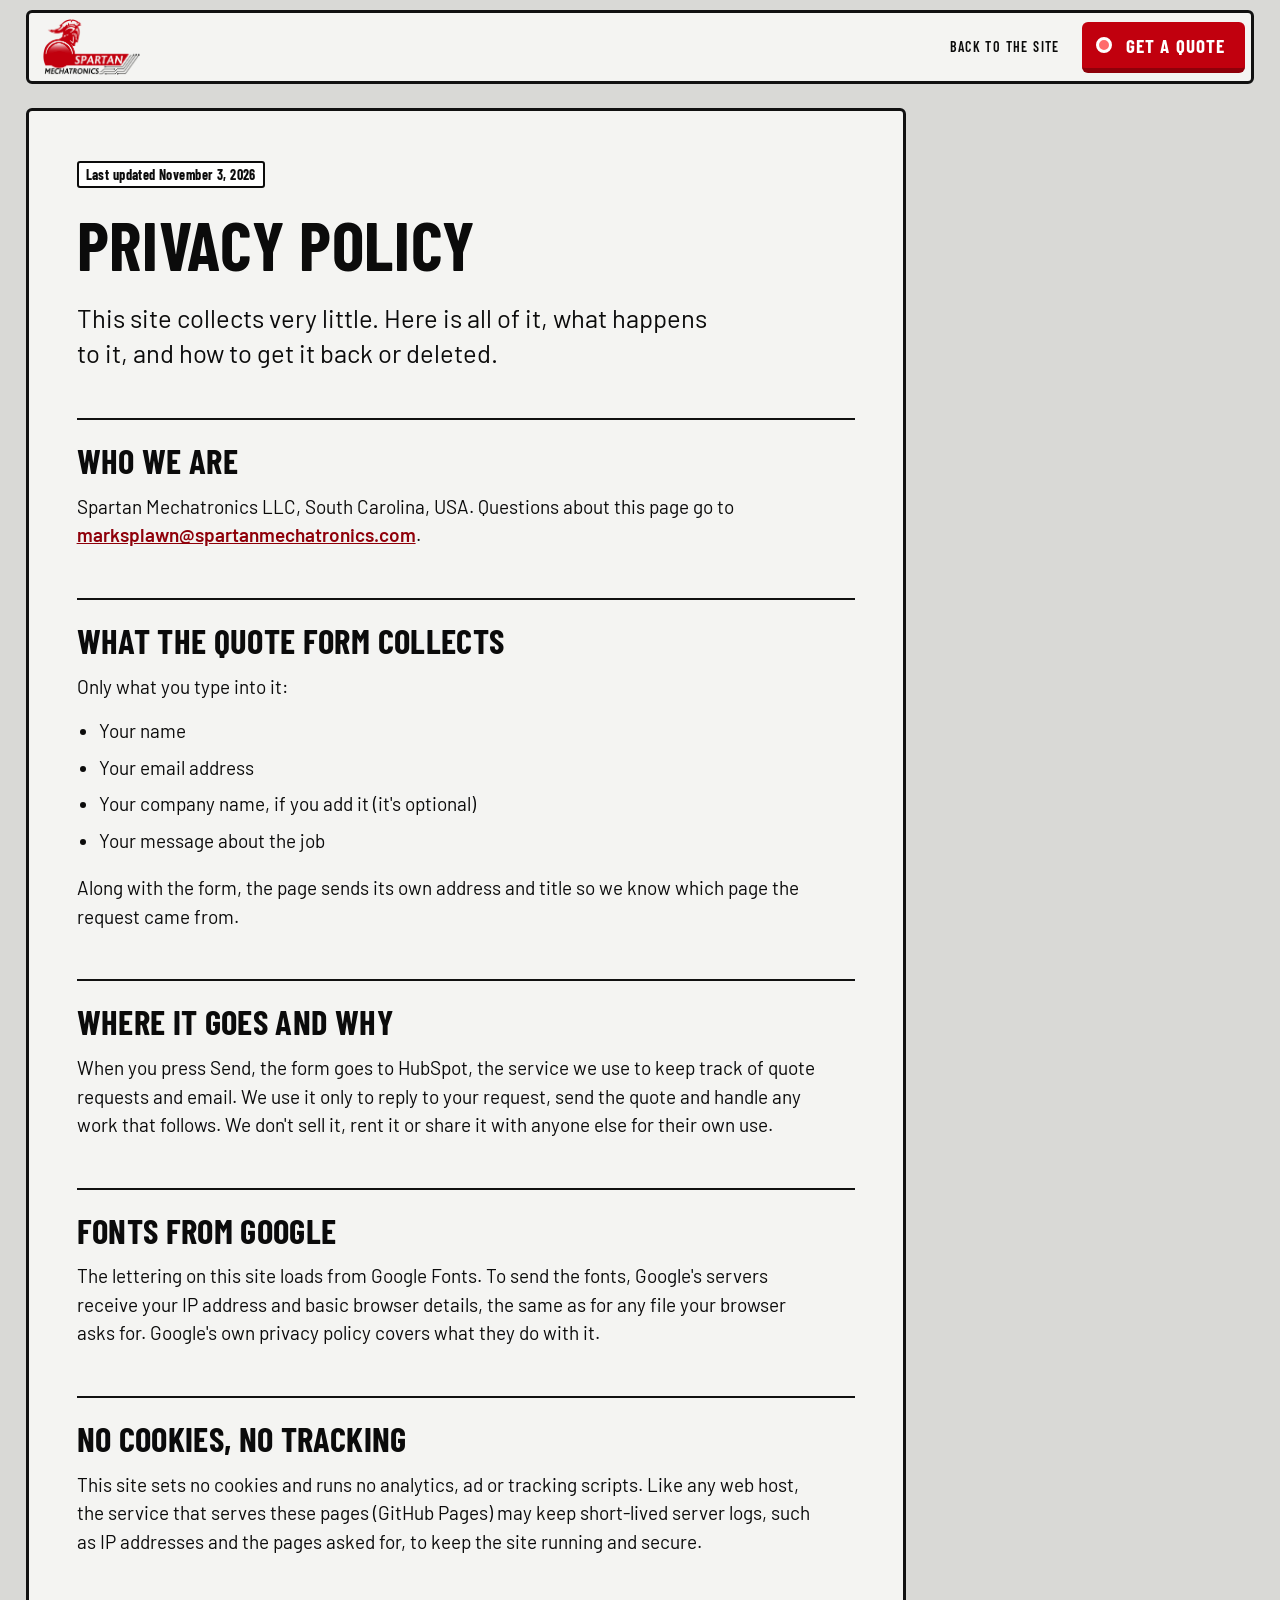
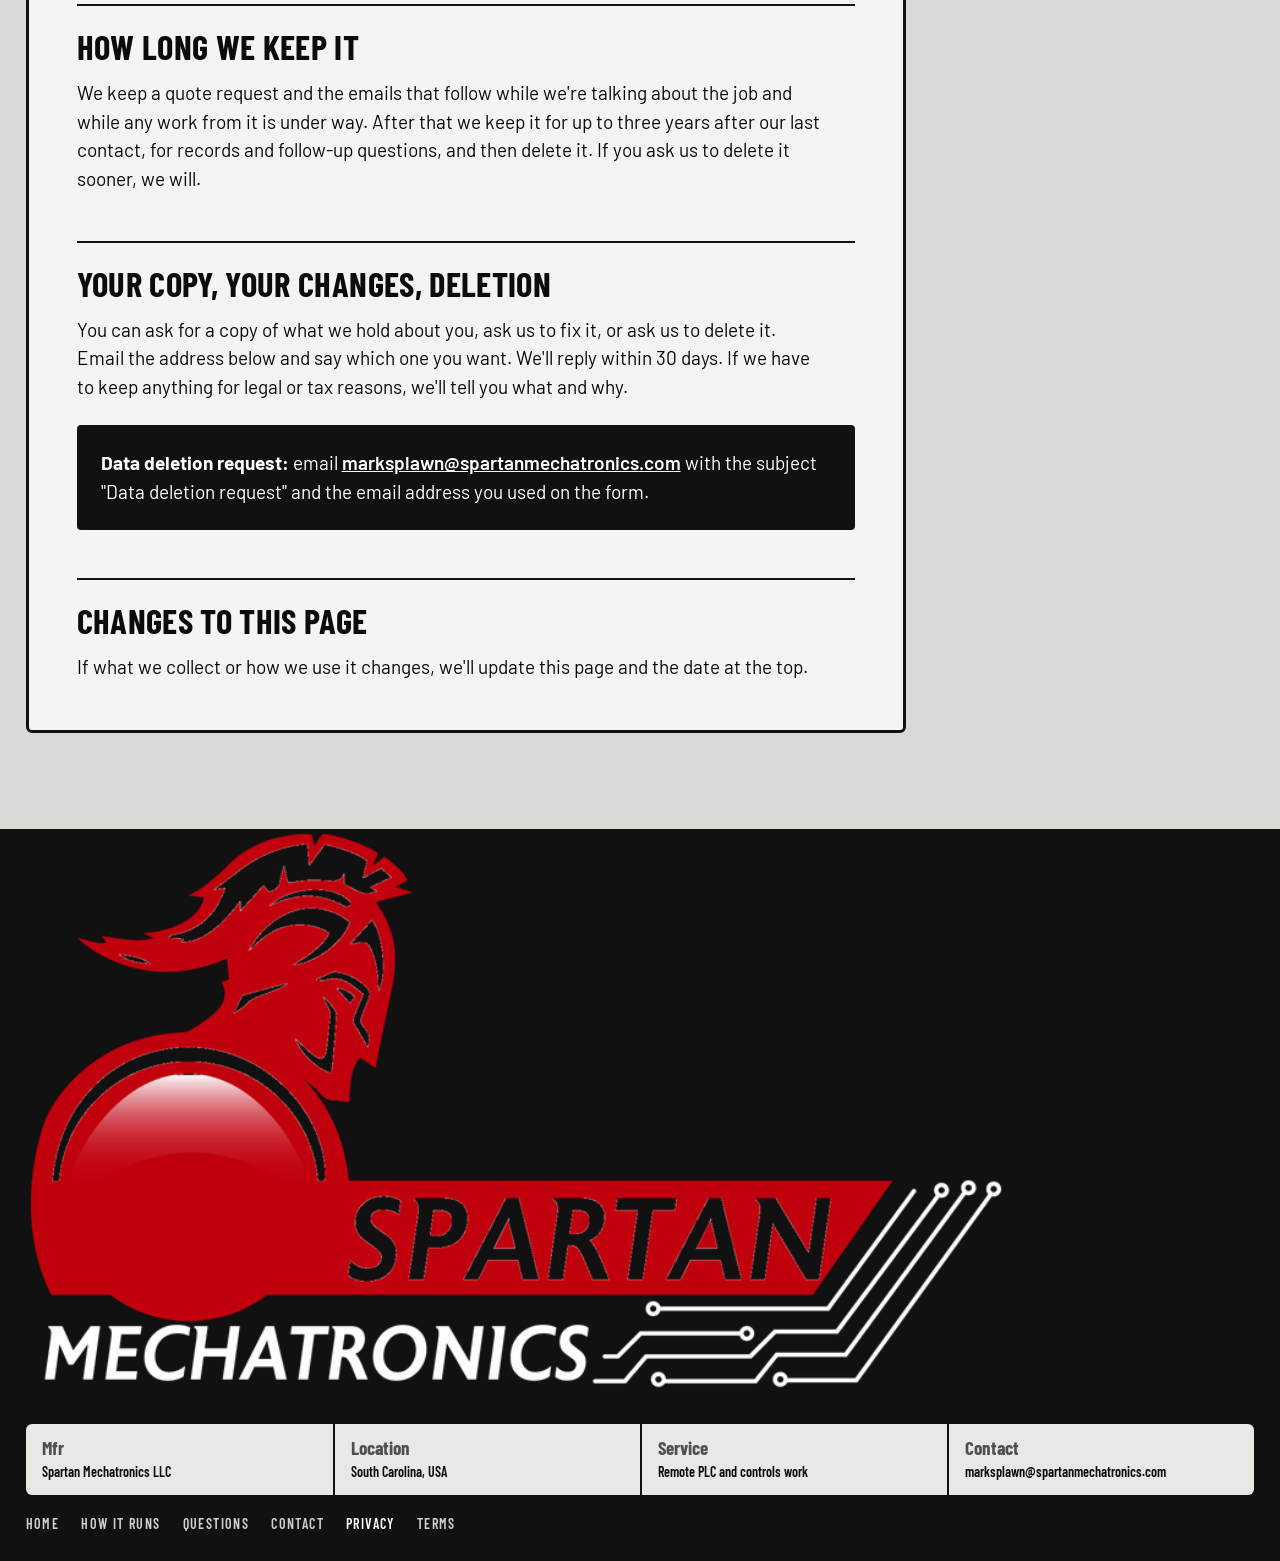
==== privacy.html @ 8118b392 "Privacy and terms pages, form privacy line, visible focus, phone menu, unused photo removed Co-Autho" ====
<!doctype html>
<html lang="en">
<head>
<meta charset="utf-8">
<meta name="viewport" content="width=device-width, initial-scale=1">
<title>Privacy Policy | Spartan Mechatronics</title>
<meta name="description" content="What the Spartan Mechatronics quote form collects, where it goes, how long it is kept and how to ask for a copy or deletion.">
<link rel="canonical" href="https://spartanmechatronics.com/privacy.html">
<meta name="theme-color" content="#d9d9d6">
<link rel="icon" href="assets/mark.png" type="image/png">
<link rel="preconnect" href="https://fonts.googleapis.com">
<link rel="preconnect" href="https://fonts.gstatic.com" crossorigin>
<link href="https://fonts.googleapis.com/css2?family=Barlow+Condensed:wght@600;700&family=Barlow:wght@400;500;600&display=swap" rel="stylesheet">
<link rel="stylesheet" href="assets/legal.css">
</head>
<body>
<a class="skip" href="#main">Skip to content</a>

<header class="door-bar">
  <div class="in">
    <a class="logo" href="./" aria-label="Spartan Mechatronics, home"><img src="assets/logo.png" alt="Spartan Mechatronics" width="801" height="460"></a>
    <a class="back" href="./">Back to the site</a>
    <a class="pb" href="./#contact"><span class="lens" aria-hidden="true"></span>Get a quote</a>
  </div>
</header>

<main id="main" class="doc">
  <article class="sheet">
    <span class="tag">Last updated November 3, 2026</span>
    <h1>Privacy Policy</h1>
    <p class="lede">This site collects very little. Here is all of it, what happens to it, and how to get it back or deleted.</p>

    <h2>Who we are</h2>
    <p>Spartan Mechatronics LLC, South Carolina, USA. Questions about this page go to <a href="mailto:marksplawn@spartanmechatronics.com">marksplawn@spartanmechatronics.com</a>.</p>

    <h2>What the quote form collects</h2>
    <p>Only what you type into it:</p>
    <ul>
      <li>Your name</li>
      <li>Your email address</li>
      <li>Your company name, if you add it (it's optional)</li>
      <li>Your message about the job</li>
    </ul>
    <p>Along with the form, the page sends its own address and title so we know which page the request came from.</p>

    <h2>Where it goes and why</h2>
    <p>When you press Send, the form goes to HubSpot, the service we use to keep track of quote requests and email. We use it only to reply to your request, send the quote and handle any work that follows. We don't sell it, rent it or share it with anyone else for their own use.</p>

    <h2>Fonts from Google</h2>
    <p>The lettering on this site loads from Google Fonts. To send the fonts, Google's servers receive your IP address and basic browser details, the same as for any file your browser asks for. Google's own privacy policy covers what they do with it.</p>

    <h2>No cookies, no tracking</h2>
    <p>This site sets no cookies and runs no analytics, ad or tracking scripts. Like any web host, the service that serves these pages (GitHub Pages) may keep short-lived server logs, such as IP addresses and the pages asked for, to keep the site running and secure.</p>

    <h2>How long we keep it</h2>
    <p>We keep a quote request and the emails that follow while we're talking about the job and while any work from it is under way. After that we keep it for up to three years after our last contact, for records and follow-up questions, and then delete it. If you ask us to delete it sooner, we will.</p>

    <h2>Your copy, your changes, deletion</h2>
    <p>You can ask for a copy of what we hold about you, ask us to fix it, or ask us to delete it. Email the address below and say which one you want. We'll reply within 30 days. If we have to keep anything for legal or tax reasons, we'll tell you what and why.</p>
    <p class="ask"><strong>Data deletion request:</strong> email <a href="mailto:marksplawn@spartanmechatronics.com?subject=Data%20deletion%20request">marksplawn@spartanmechatronics.com</a> with the subject "Data deletion request" and the email address you used on the form.</p>

    <h2>Changes to this page</h2>
    <p>If what we collect or how we use it changes, we'll update this page and the date at the top.</p>
  </article>
</main>

<footer>
  <img class="big" src="assets/logo-on-dark.png" alt="Spartan Mechatronics" width="801" height="460" loading="lazy">
  <div class="rating">
    <div><b>Mfr</b>Spartan Mechatronics LLC</div>
    <div><b>Location</b>South Carolina, USA</div>
    <div><b>Service</b>Remote PLC and controls work</div>
    <div><b>Contact</b><a href="mailto:marksplawn@spartanmechatronics.com">marksplawn@spartanmechatronics.com</a></div>
  </div>
  <div class="foot-links"><a href="./">Home</a><a href="./#how">How it runs</a><a href="./#questions">Questions</a><a href="./#contact">Contact</a><a href="privacy.html" aria-current="page">Privacy</a><a href="terms.html">Terms</a></div>
</footer>
</body>
</html>
---- assets/legal.css ----
/* privacy.html and terms.html: same tokens, header and footer as index.html */
:root{
  --enclosure:#d9d9d6; --plate:#f4f4f2; --plate-2:#e9e9e6;
  --ink:#0b0b0b; --muted:#4f4f4c; --black:#111111; --black-2:#1f1f1f;
  --brand:#c1000e; --brand-dark:#8f000a; --lamp-amber:#f5b20b;
  --f-plate:"Barlow Condensed","Arial Narrow",sans-serif;
  --f-body:"Barlow",system-ui,sans-serif;
  --f-tag:"Barlow Condensed","Arial Narrow",sans-serif;
  --step-small:0.875rem;
  --step-body:clamp(1.0625rem,1rem + 0.25vw,1.1875rem);
  --step-lead:clamp(1.25rem,1.1rem + 0.7vw,1.6rem);
  --step-head:clamp(2.4rem,1.4rem + 3.6vw,4.8rem);
  --m:clamp(10px,2vw,28px); --gap:10px;
  --ease-smooth-out:cubic-bezier(0.22,1,0.36,1); --duration-quick:150ms;
  --s-1:8px; --s-2:16px; --s-3:24px; --s-4:32px; --s-5:48px; --s-6:64px; --s-7:96px;
}
*{box-sizing:border-box}
html{overflow-x:clip}
body{margin:0;background:var(--enclosure);color:var(--ink);font-family:var(--f-body);font-size:var(--step-body);line-height:1.5;-webkit-font-smoothing:antialiased;overflow-x:clip}
img{display:block;max-width:100%}
a{color:inherit}
h1,h2{font-family:var(--f-plate);font-weight:700;text-transform:uppercase;letter-spacing:0.01em;line-height:.95;margin:0;text-wrap:balance}
p{margin:0;text-wrap:pretty}
.skip{position:absolute;left:-999px;top:0;background:var(--ink);color:#fff;padding:12px 16px;z-index:10}
.skip:focus{left:var(--m)}
:focus-visible{outline:3px solid var(--brand);outline-offset:3px}
footer :focus-visible{outline-color:var(--lamp-amber)}

.tag{display:inline-block;font:700 var(--step-small)/1 var(--f-tag);letter-spacing:0.03em;background:#fff;color:var(--ink);padding:5px 7px 4px;border:2px solid var(--ink);border-radius:3px;white-space:nowrap}

.pb{display:inline-flex;align-items:center;gap:14px;text-decoration:none;font:700 var(--step-lead)/1 var(--f-plate);letter-spacing:0.06em;text-transform:uppercase;color:#fff;background:var(--brand);padding:18px 26px 17px 18px;border:0;border-bottom:5px solid var(--brand-dark);border-radius:6px;cursor:pointer;transition:transform .12s var(--ease-smooth-out),background var(--duration-quick) var(--ease-smooth-out)}
.pb .lens{width:22px;height:22px;border-radius:50%;background:#ff6b6b;border:3px solid #fff;flex:none;transition:background var(--duration-quick) var(--ease-smooth-out)}
.pb:hover .lens{background:#fff}
.pb:active{transform:translateY(3px)}

.door-bar{position:sticky;top:0;z-index:6;background:var(--enclosure);padding:10px var(--m)}
.door-bar .in{display:grid;grid-template-columns:auto 1fr auto;align-items:center;gap:var(--gap);background:var(--plate);border:3px solid var(--black);border-radius:6px;padding:6px 6px 6px 14px}
.door-bar .logo img{height:56px;width:auto}
.door-bar .back{justify-self:end;text-decoration:none;font:600 var(--step-small)/1 var(--f-plate);letter-spacing:0.1em;text-transform:uppercase;padding:12px 12px;border-radius:4px;transition:background var(--duration-quick) var(--ease-smooth-out),color var(--duration-quick) var(--ease-smooth-out)}
.door-bar .back:hover{background:var(--black);color:#fff}
.door-bar .pb{font-size:var(--step-body);padding:14px 20px 13px 14px}
.door-bar .pb .lens{width:16px;height:16px}

/* the page itself: one mounting plate */
.doc{padding:14px var(--m) var(--s-7)}
.doc .sheet{max-width:880px;background:var(--plate);border:3px solid var(--black);border-radius:6px;padding:var(--s-5)}
.doc h1{font-size:var(--step-head);margin-top:var(--s-3)}
.doc .lede{font-size:var(--step-lead);line-height:1.35;margin-top:var(--s-3);max-width:46ch}
.doc h2{font-size:clamp(1.6rem,1.2rem + 1.2vw,2.2rem);margin-top:var(--s-5);padding-top:var(--s-3);border-top:2px solid var(--black)}
.doc p,.doc ul{margin-top:var(--s-2);max-width:68ch}
.doc ul{padding-left:1.2em}
.doc li+li{margin-top:var(--s-1)}
.doc a{color:var(--brand-dark);font-weight:600}
.doc .ask{margin-top:var(--s-3);background:var(--black);color:#fff;border-radius:4px;padding:var(--s-3);max-width:none}
.doc .ask a{color:#fff}
.doc .ask :focus-visible{outline-color:var(--lamp-amber)}

footer{background:var(--black);color:#fff;padding:0 var(--m) 30px}
footer .big{display:block;width:min(100%,980px);height:auto}
.rating{display:grid;grid-template-columns:repeat(4,1fr);gap:0;margin-top:var(--s-4);background:#e8e8e5;color:var(--ink);border-radius:6px;overflow:hidden;font:600 var(--step-small)/1.35 var(--f-tag)}
.rating div{padding:14px 16px;border-left:2px solid var(--black)}
.rating div:first-child{border-left:0}
.rating b{display:block;font:700 var(--step-body)/1 var(--f-plate);color:var(--muted);margin-bottom:6px}
.rating a{text-decoration:none;overflow-wrap:anywhere}
.foot-links{display:flex;gap:22px;flex-wrap:wrap;margin-top:22px;font:600 var(--step-small)/1 var(--f-plate);letter-spacing:.1em;text-transform:uppercase}
.foot-links a{text-decoration:none;color:#cfcfcf}
.foot-links a:hover{color:#fff}
.foot-links a[aria-current]{color:#fff}

@media (max-width:1000px){
  .rating{grid-template-columns:1fr 1fr}
  .rating div:nth-child(3){border-left:0}
  .rating div:nth-child(n+3){border-top:2px solid var(--black)}
}
@media (max-width:760px){
  :root{--gap:8px;--s-7:64px;--s-5:24px;--s-4:16px}
  .door-bar .in{grid-template-columns:1fr auto}
  .door-bar .back{display:none}
  .door-bar .logo img{height:46px}
  .rating{grid-template-columns:1fr}
  .rating div{border-left:0;border-top:2px solid var(--black)}
  .rating div:first-child{border-top:0}
}
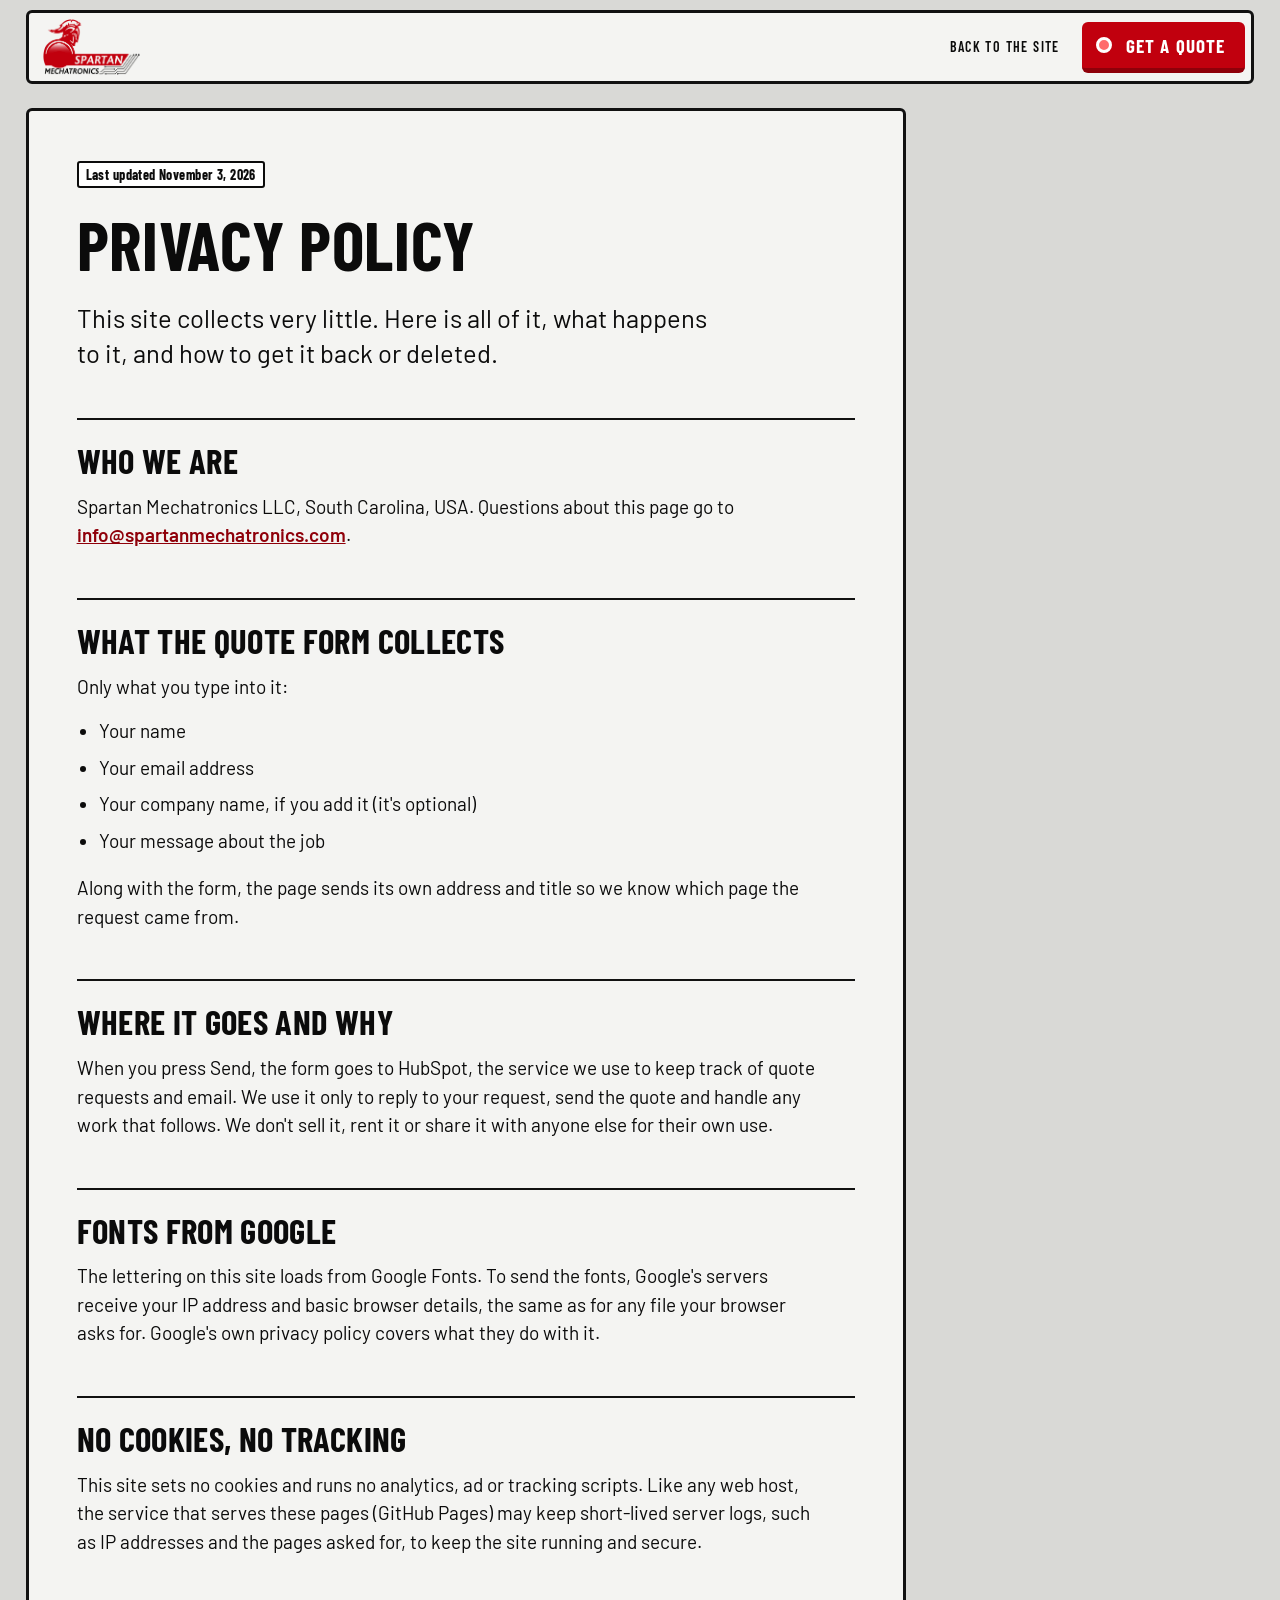
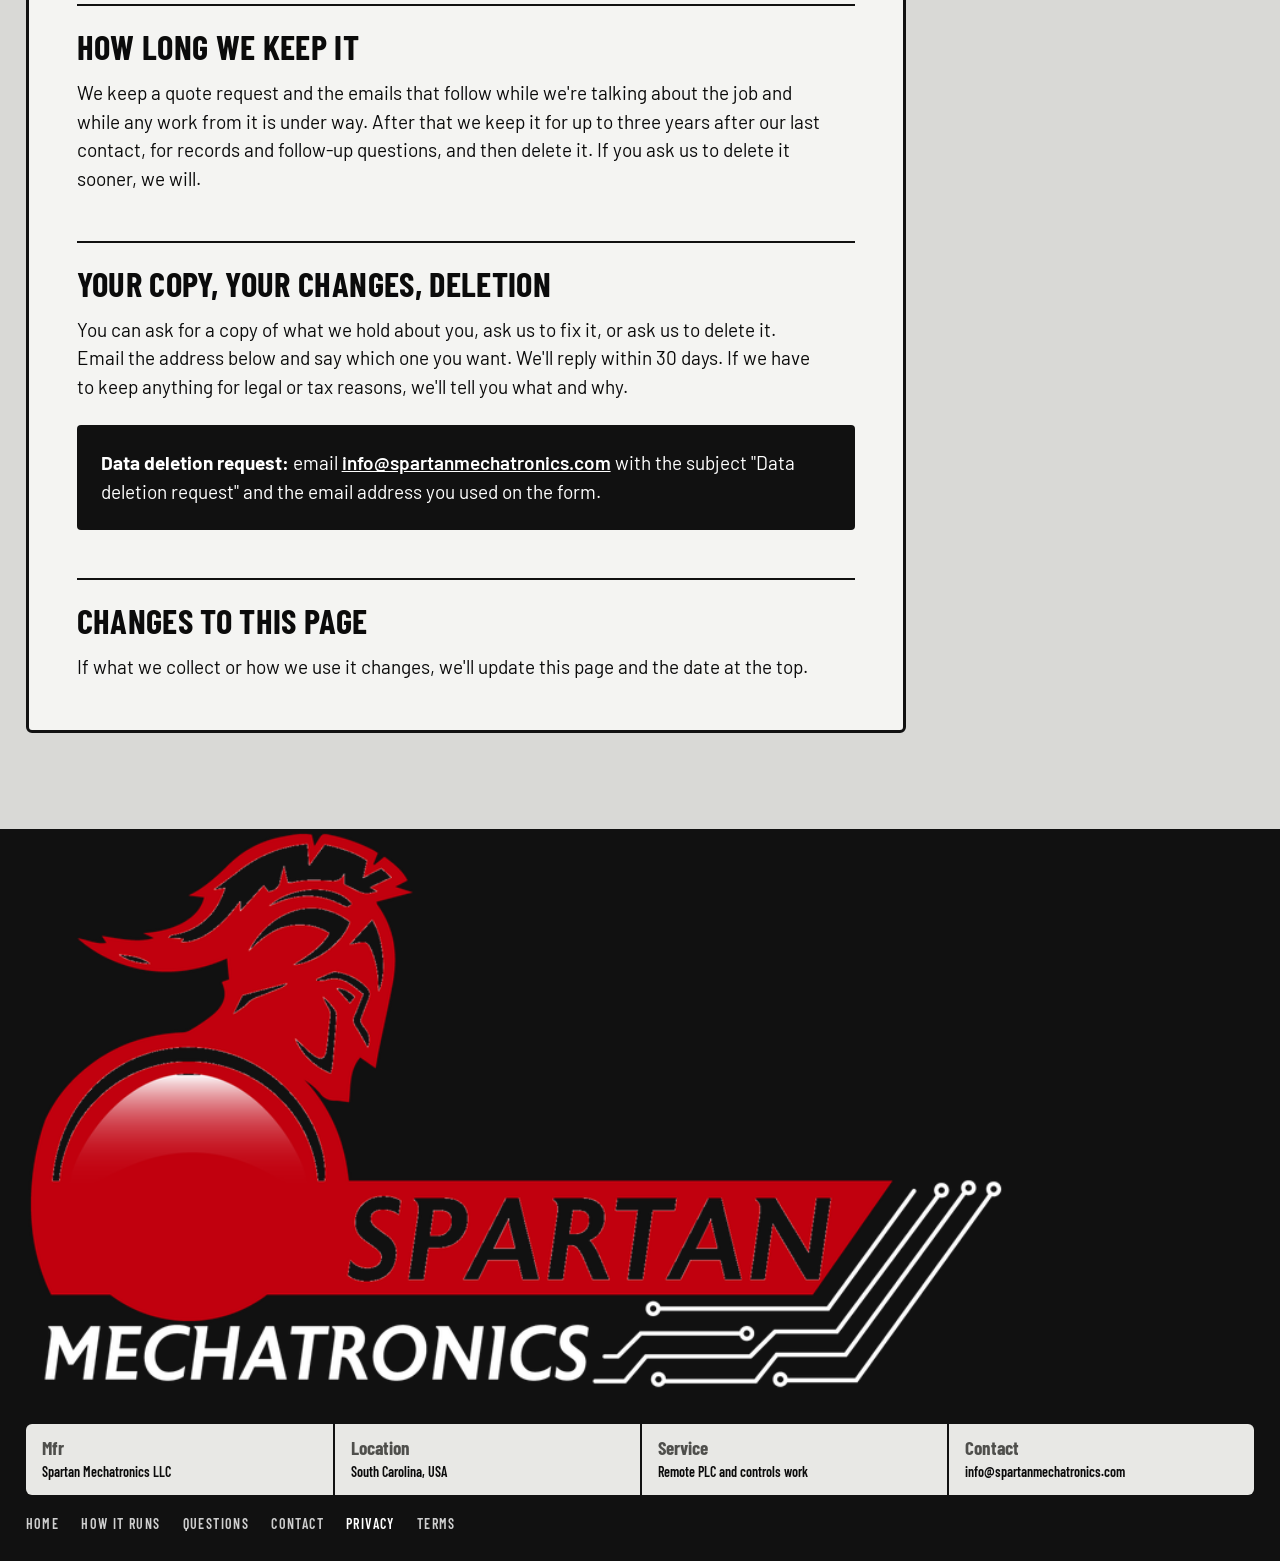
==== commit cf94cd02: "Contact email is now info@spartanmechatronics.com Co-Authored-By: Claude Opus 5.5 <noreply@anthropic" ====
--- a/privacy.html
+++ b/privacy.html
@@ -31,7 +31,7 @@
     <p class="lede">This site collects very little. Here is all of it, what happens to it, and how to get it back or deleted.</p>
 
     <h2>Who we are</h2>
-    <p>Spartan Mechatronics LLC, South Carolina, USA. Questions about this page go to <a href="mailto:marksplawn@spartanmechatronics.com">marksplawn@spartanmechatronics.com</a>.</p>
+    <p>Spartan Mechatronics LLC, South Carolina, USA. Questions about this page go to <a href="mailto:info@spartanmechatronics.com">info@spartanmechatronics.com</a>.</p>
 
     <h2>What the quote form collects</h2>
     <p>Only what you type into it:</p>
@@ -57,7 +57,7 @@
 
     <h2>Your copy, your changes, deletion</h2>
     <p>You can ask for a copy of what we hold about you, ask us to fix it, or ask us to delete it. Email the address below and say which one you want. We'll reply within 30 days. If we have to keep anything for legal or tax reasons, we'll tell you what and why.</p>
-    <p class="ask"><strong>Data deletion request:</strong> email <a href="mailto:marksplawn@spartanmechatronics.com?subject=Data%20deletion%20request">marksplawn@spartanmechatronics.com</a> with the subject "Data deletion request" and the email address you used on the form.</p>
+    <p class="ask"><strong>Data deletion request:</strong> email <a href="mailto:info@spartanmechatronics.com?subject=Data%20deletion%20request">info@spartanmechatronics.com</a> with the subject "Data deletion request" and the email address you used on the form.</p>
 
     <h2>Changes to this page</h2>
     <p>If what we collect or how we use it changes, we'll update this page and the date at the top.</p>
@@ -70,7 +70,7 @@
     <div><b>Mfr</b>Spartan Mechatronics LLC</div>
     <div><b>Location</b>South Carolina, USA</div>
     <div><b>Service</b>Remote PLC and controls work</div>
-    <div><b>Contact</b><a href="mailto:marksplawn@spartanmechatronics.com">marksplawn@spartanmechatronics.com</a></div>
+    <div><b>Contact</b><a href="mailto:info@spartanmechatronics.com">info@spartanmechatronics.com</a></div>
   </div>
   <div class="foot-links"><a href="./">Home</a><a href="./#how">How it runs</a><a href="./#questions">Questions</a><a href="./#contact">Contact</a><a href="privacy.html" aria-current="page">Privacy</a><a href="terms.html">Terms</a></div>
 </footer>
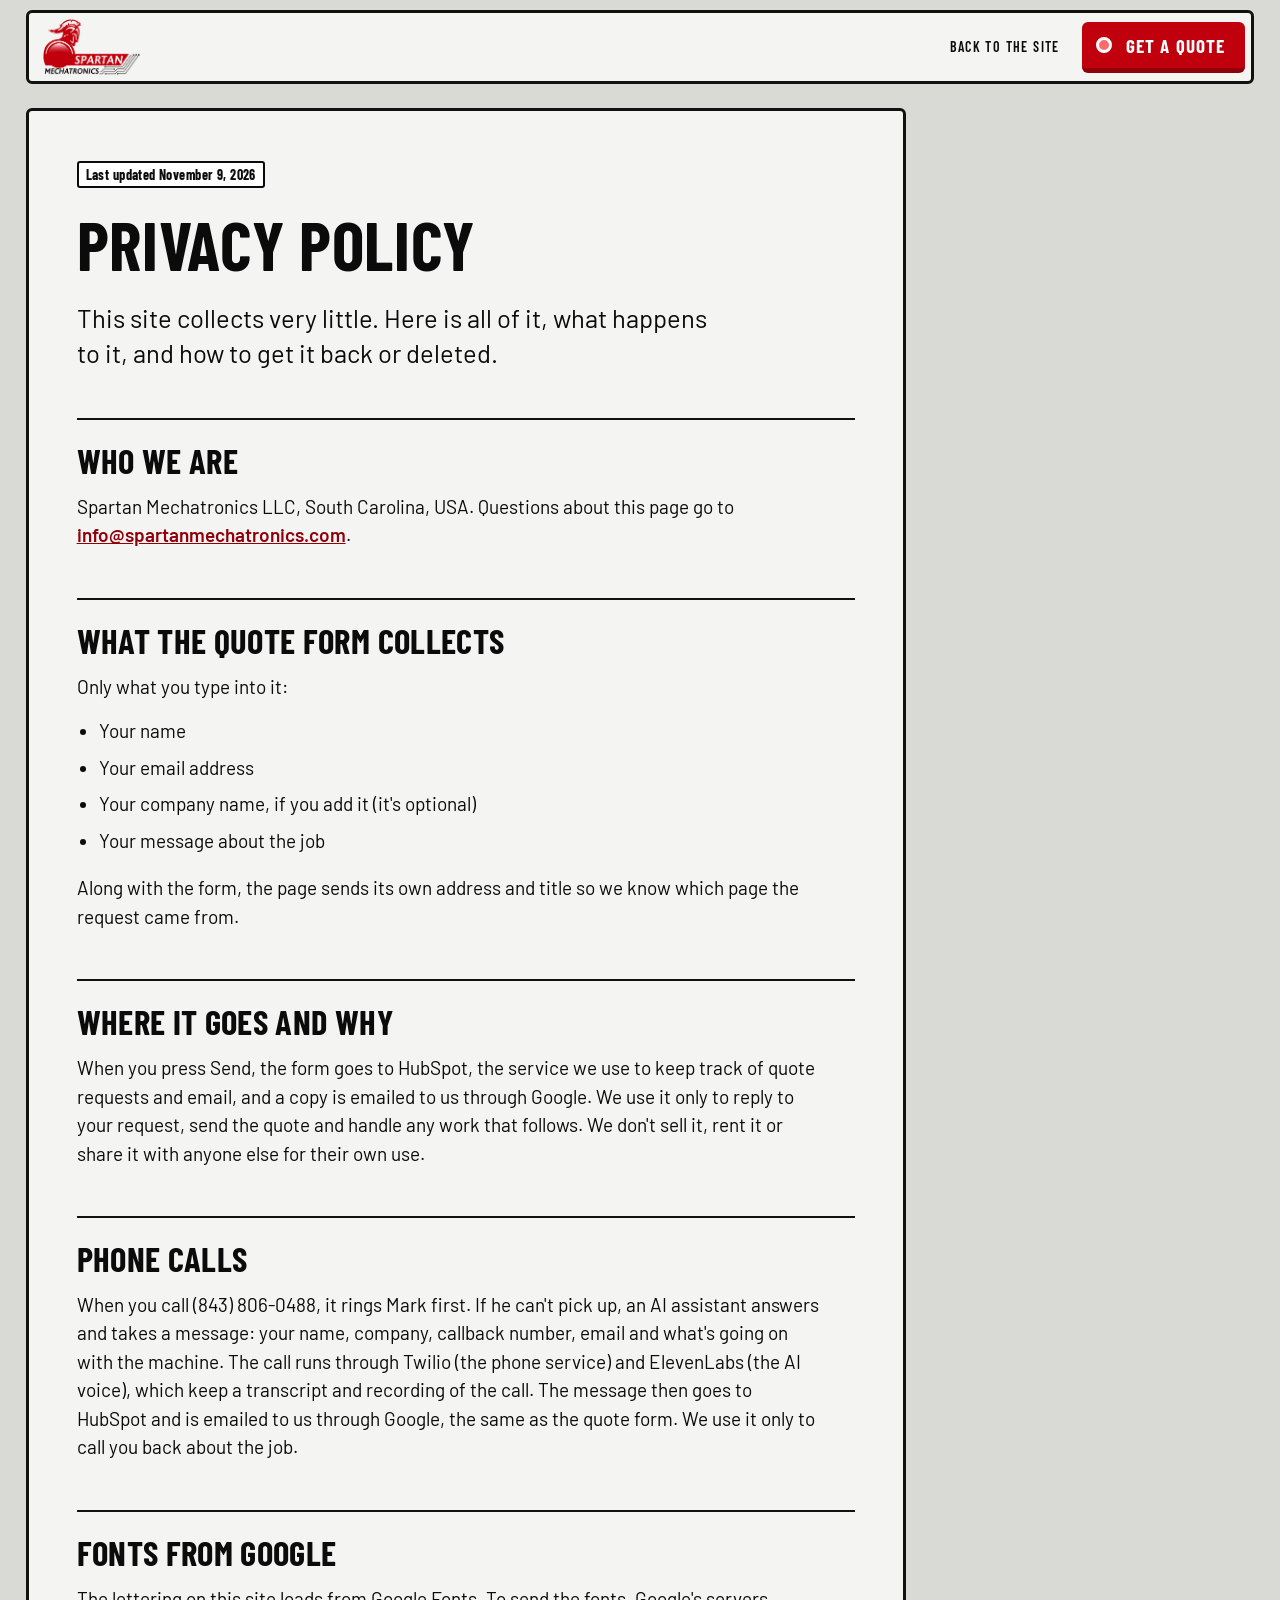
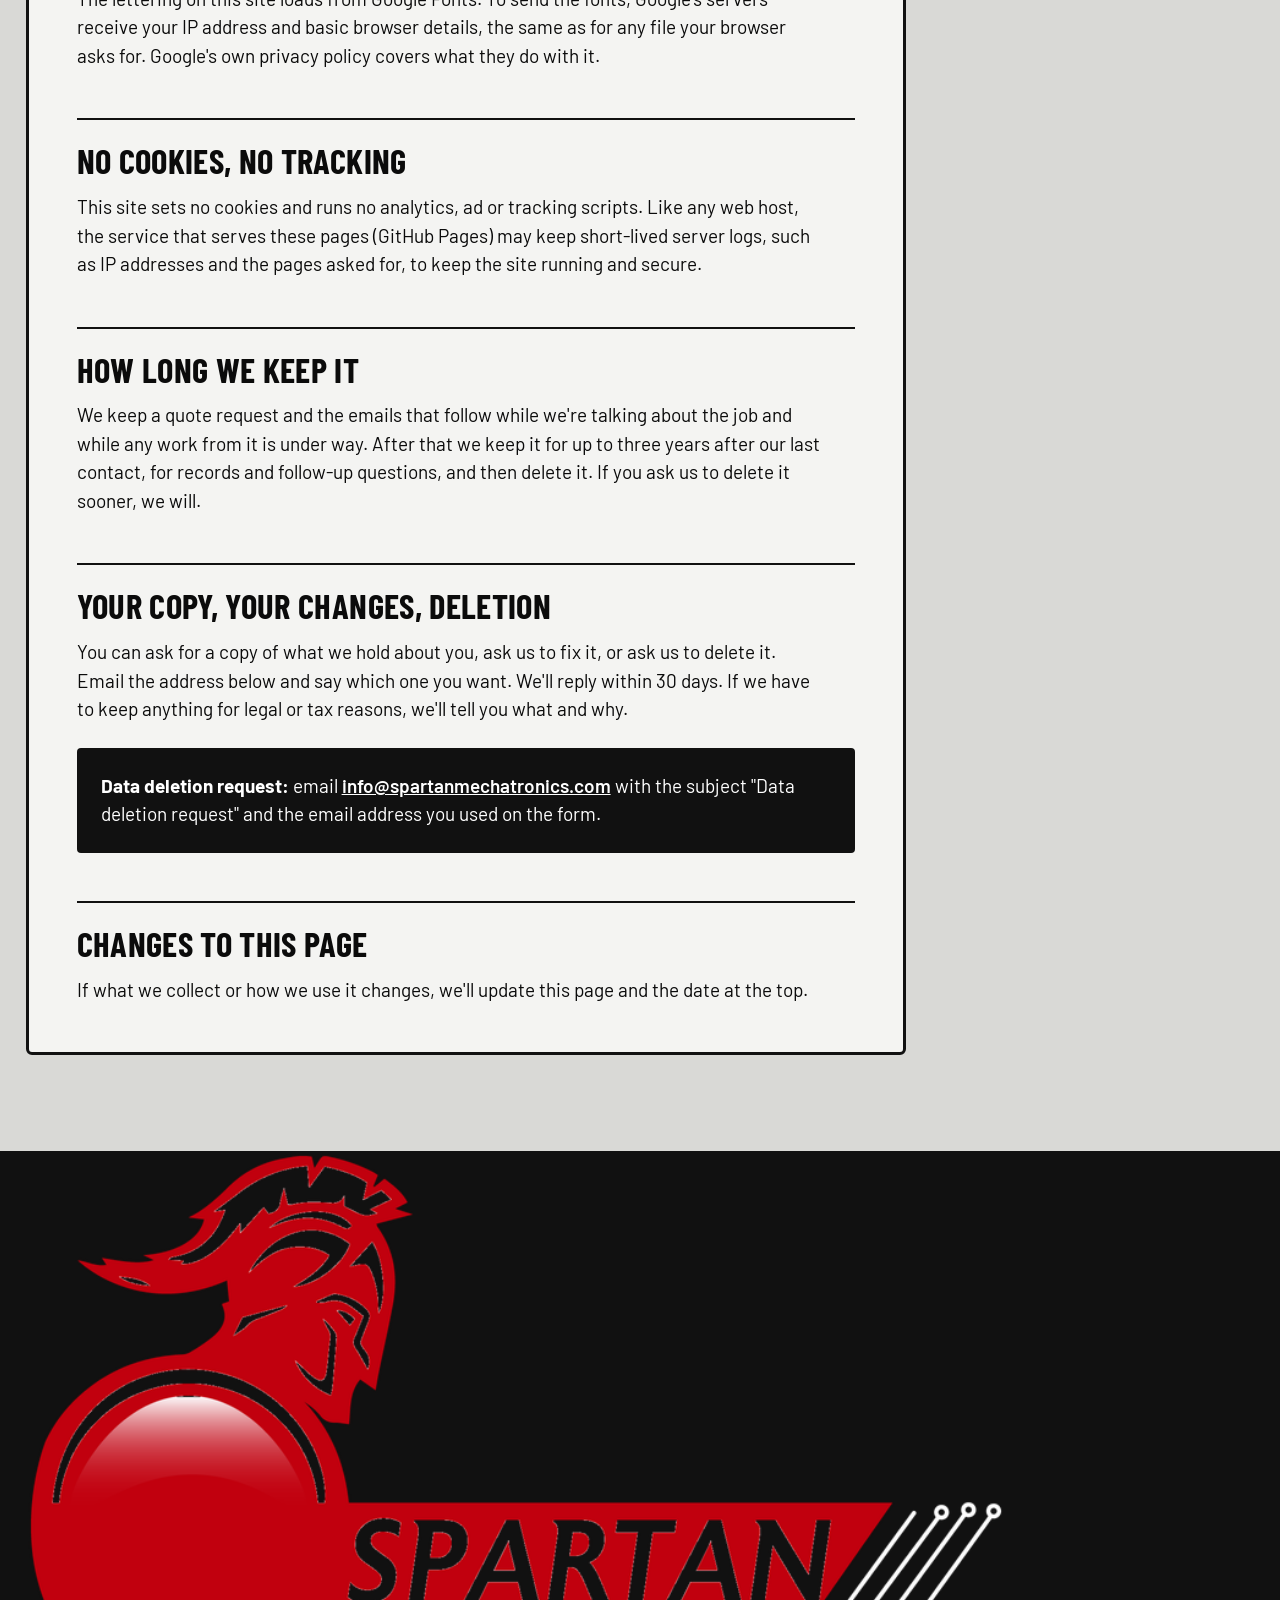
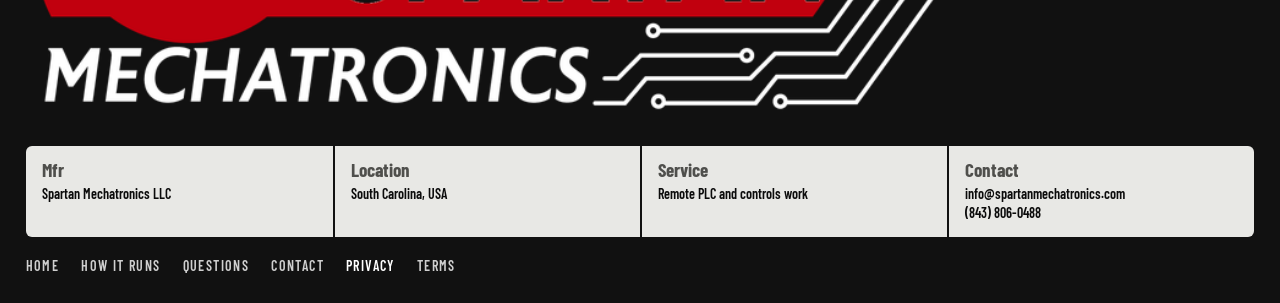
==== commit 74888abf: "Phone number (843) 806-0488; privacy section on phone calls Co-Authored-By: Claude Opus 5.5 <noreply" ====
--- a/privacy.html
+++ b/privacy.html
@@ -26,7 +26,7 @@
 
 <main id="main" class="doc">
   <article class="sheet">
-    <span class="tag">Last updated November 3, 2026</span>
+    <span class="tag">Last updated November 9, 2026</span>
     <h1>Privacy Policy</h1>
     <p class="lede">This site collects very little. Here is all of it, what happens to it, and how to get it back or deleted.</p>
 
@@ -44,7 +44,10 @@
     <p>Along with the form, the page sends its own address and title so we know which page the request came from.</p>
 
     <h2>Where it goes and why</h2>
-    <p>When you press Send, the form goes to HubSpot, the service we use to keep track of quote requests and email. We use it only to reply to your request, send the quote and handle any work that follows. We don't sell it, rent it or share it with anyone else for their own use.</p>
+    <p>When you press Send, the form goes to HubSpot, the service we use to keep track of quote requests and email, and a copy is emailed to us through Google. We use it only to reply to your request, send the quote and handle any work that follows. We don't sell it, rent it or share it with anyone else for their own use.</p>
+
+    <h2>Phone calls</h2>
+    <p>When you call (843) 806-0488, it rings Mark first. If he can't pick up, an AI assistant answers and takes a message: your name, company, callback number, email and what's going on with the machine. The call runs through Twilio (the phone service) and ElevenLabs (the AI voice), which keep a transcript and recording of the call. The message then goes to HubSpot and is emailed to us through Google, the same as the quote form. We use it only to call you back about the job.</p>
 
     <h2>Fonts from Google</h2>
     <p>The lettering on this site loads from Google Fonts. To send the fonts, Google's servers receive your IP address and basic browser details, the same as for any file your browser asks for. Google's own privacy policy covers what they do with it.</p>
@@ -70,7 +73,7 @@
     <div><b>Mfr</b>Spartan Mechatronics LLC</div>
     <div><b>Location</b>South Carolina, USA</div>
     <div><b>Service</b>Remote PLC and controls work</div>
-    <div><b>Contact</b><a href="mailto:info@spartanmechatronics.com">info@spartanmechatronics.com</a></div>
+    <div><b>Contact</b><a href="mailto:info@spartanmechatronics.com">info@spartanmechatronics.com</a><br><a href="tel:+18438060488">(843) 806-0488</a></div>
   </div>
   <div class="foot-links"><a href="./">Home</a><a href="./#how">How it runs</a><a href="./#questions">Questions</a><a href="./#contact">Contact</a><a href="privacy.html" aria-current="page">Privacy</a><a href="terms.html">Terms</a></div>
 </footer>
